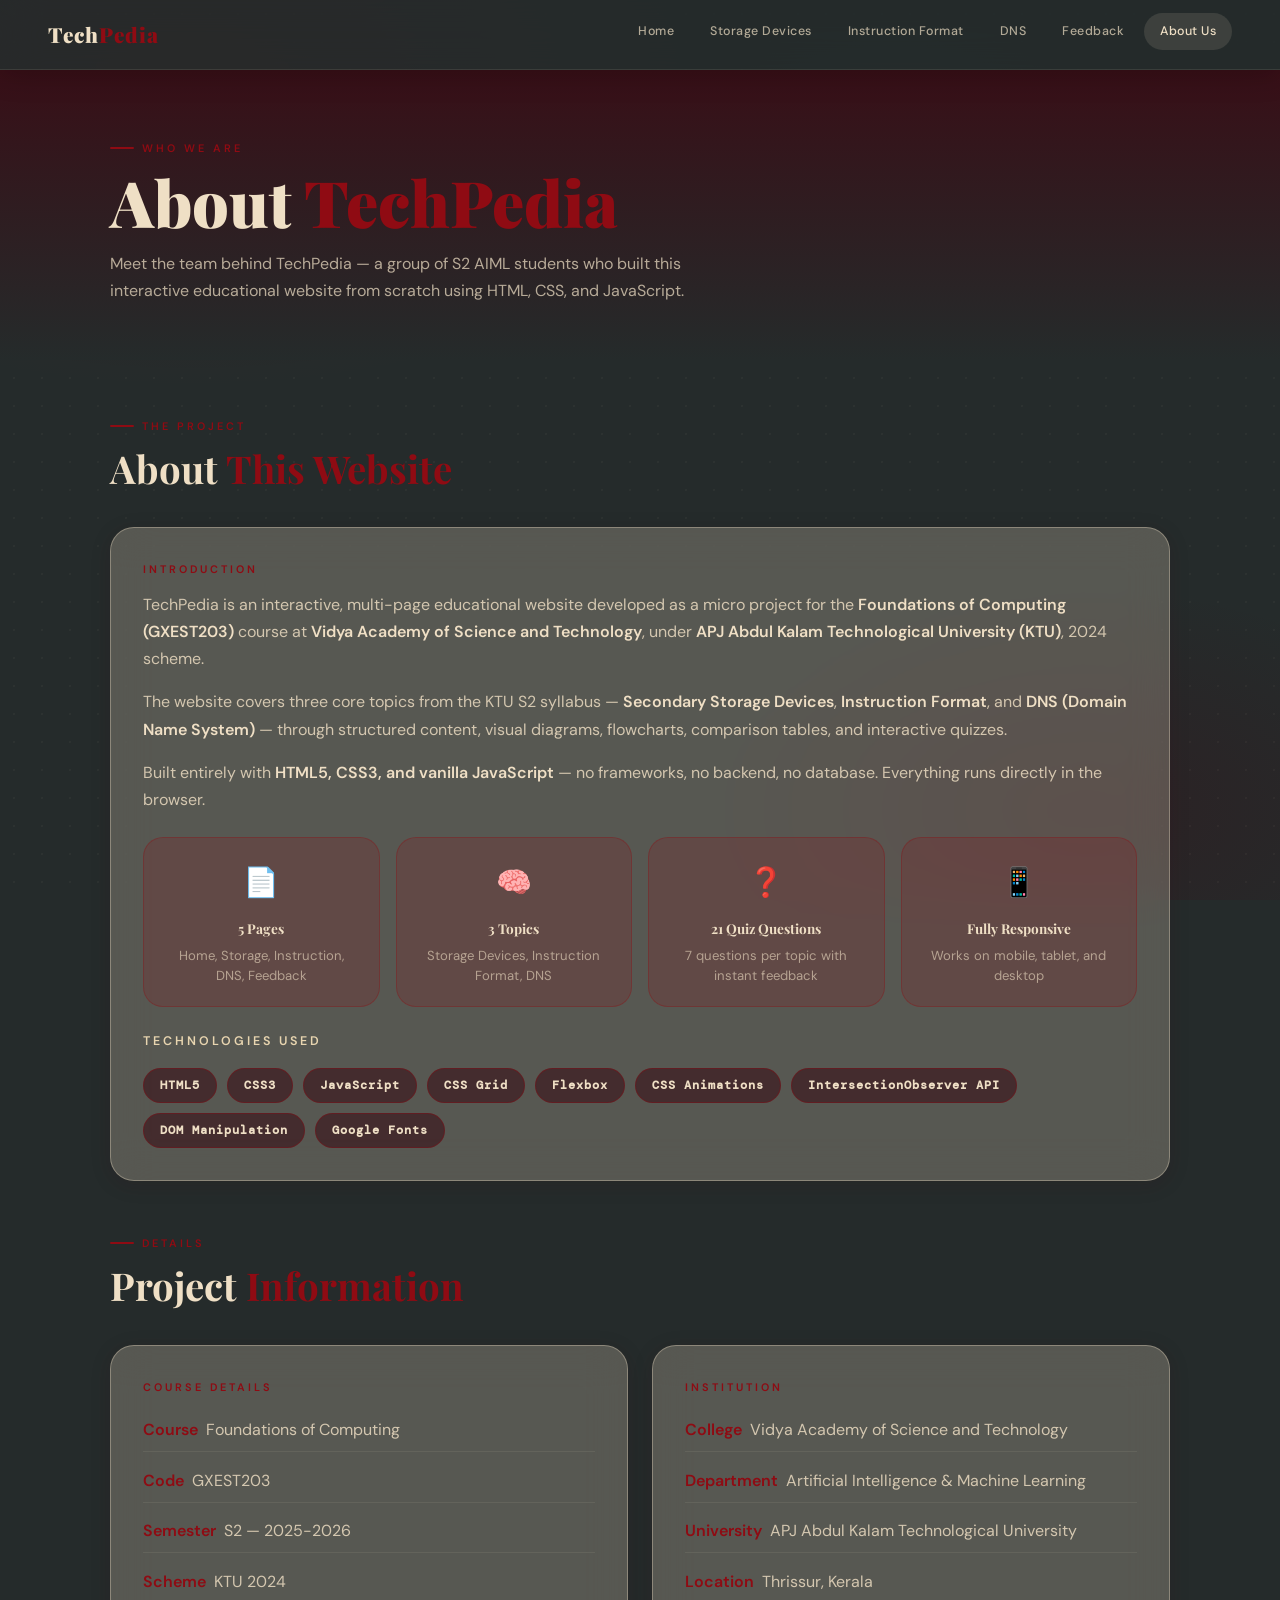
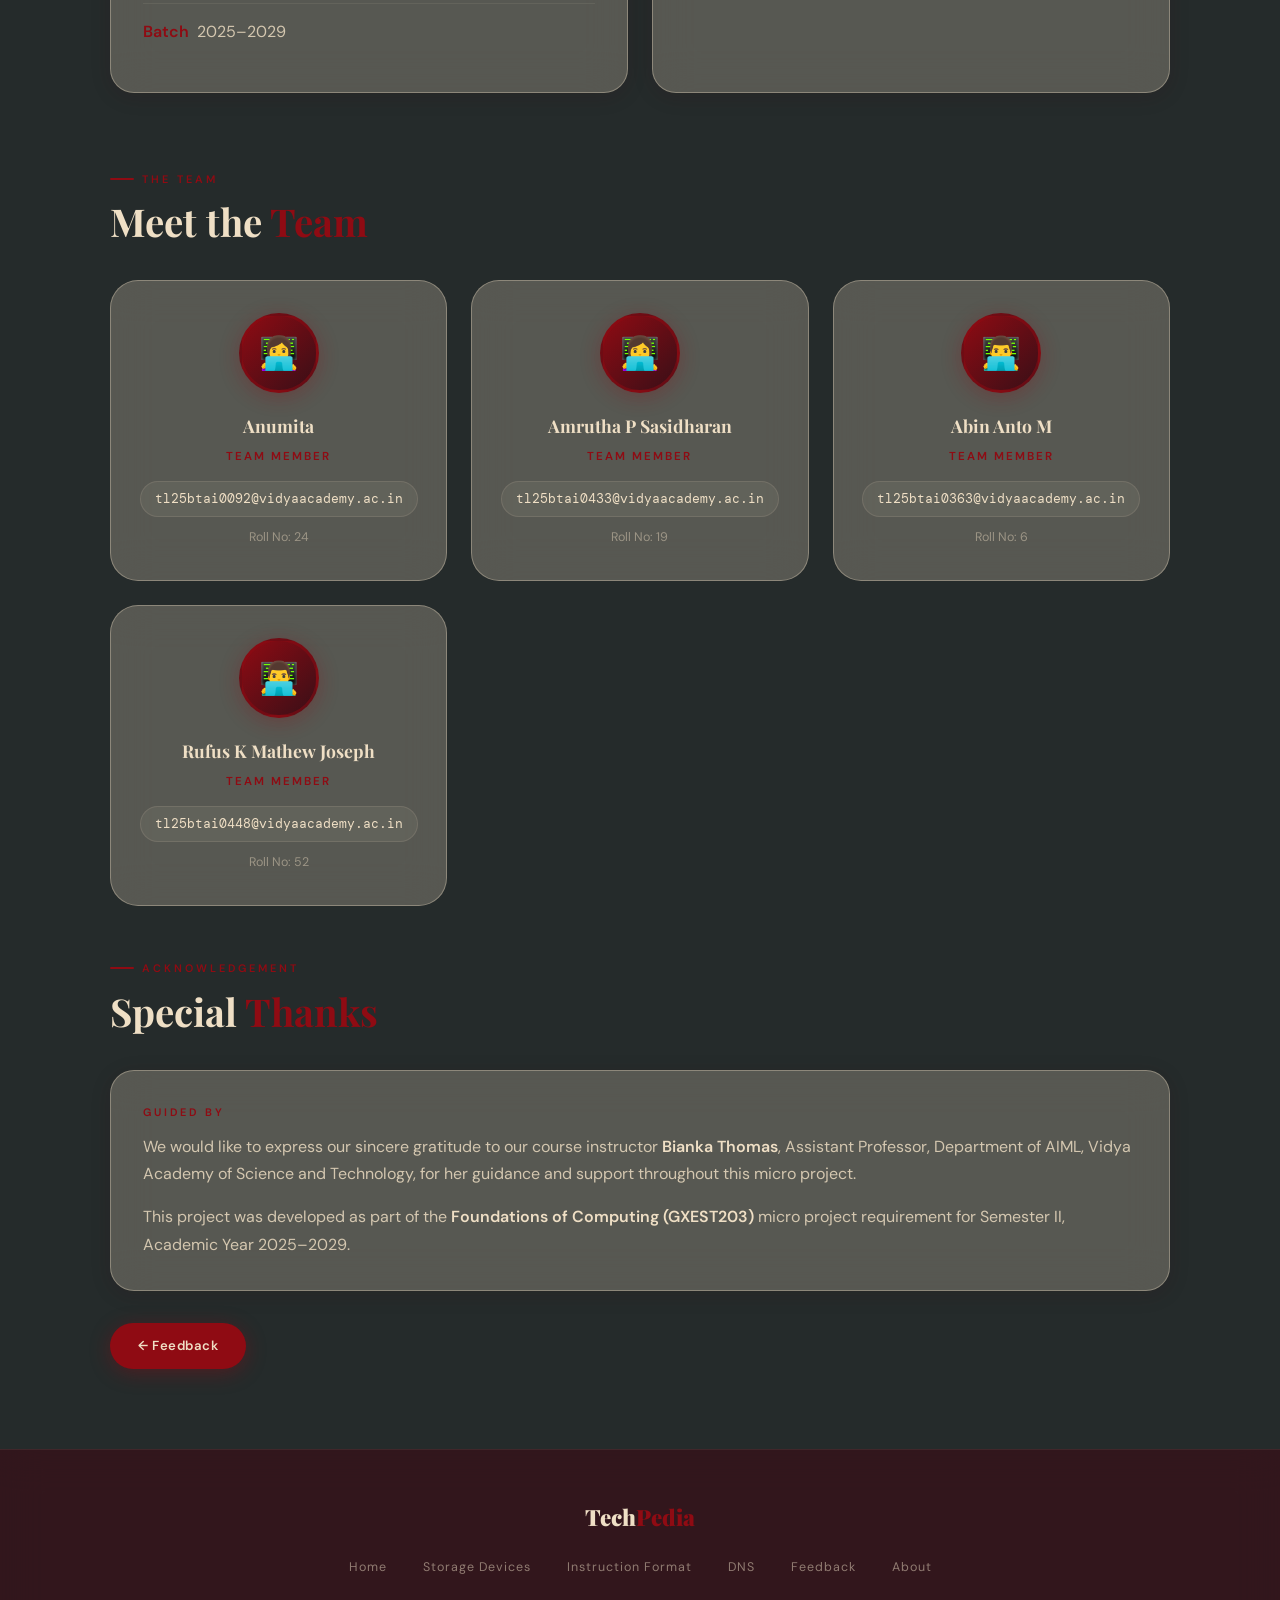
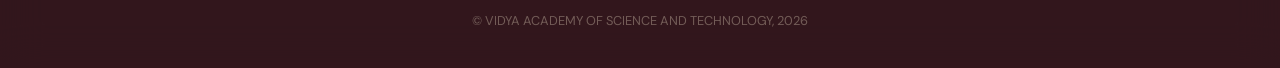
==== about.html @ dd04089f "Create about.html" ====
<!DOCTYPE html>
<html lang="en">
<head>
  <meta name="color-scheme" content="dark">
  <meta charset="UTF-8"/>
  <meta name="viewport" content="width=device-width, initial-scale=1.0"/>
  <title>About | TechPedia</title>
  <link rel="stylesheet" href="style.css"/>
  <style>
    /* ── Hero banner ── */
    .page-hero-wrap {
      position: relative; overflow: hidden;
      background: var(--burgundy);
      min-height: 280px;
      display: flex; align-items: flex-end;
    }
    .page-hero-wrap::after {
      content: ''; position: absolute; inset: 0; z-index: 1;
      background: linear-gradient(to bottom, rgba(56,15,23,0.3) 0%, rgba(37,43,43,1) 100%);
    }
    .page-hero-wrap .page-hero { position: relative; z-index: 2; width: 100%; }

    /* ── Team member cards ── */
    .team-grid {
      display: grid;
      grid-template-columns: repeat(auto-fit, minmax(260px, 1fr));
      gap: 24px;
      margin-top: 24px;
    }
    .team-card {
      background: var(--glass);
      backdrop-filter: var(--blur);
      -webkit-backdrop-filter: var(--blur);
      border: 1px solid var(--glass-border);
      border-radius: 28px;
      padding: 32px 28px;
      text-align: center;
      transition: all 0.3s;
      position: relative;
      overflow: hidden;
    }
    .team-card::before {
      content: ''; position: absolute; top: 0; left: 0; right: 0; height: 3px;
      background: linear-gradient(90deg, var(--crimson), transparent);
      transform: scaleX(0); transform-origin: left;
      transition: transform 0.4s;
    }
    .team-card:hover {
      transform: translateY(-6px);
      box-shadow: var(--shadow-md);
      background: rgba(239,223,197,0.1);
    }
    .team-card:hover::before { transform: scaleX(1); }

    .team-avatar {
      width: 80px; height: 80px;
      border-radius: 50%;
      background: linear-gradient(135deg, var(--crimson), var(--burgundy));
      border: 3px solid rgba(143,11,19,0.5);
      display: flex; align-items: center; justify-content: center;
      margin: 0 auto 18px;
      font-size: 2rem;
      box-shadow: 0 4px 20px rgba(143,11,19,0.3);
    }
    .team-name {
      font-family: var(--font-display);
      font-size: 1.1rem; font-weight: 700;
      color: var(--cream); margin-bottom: 6px;
    }
    .team-role {
      font-size: 0.72rem; font-weight: 600;
      letter-spacing: 2px; text-transform: uppercase;
      color: var(--crimson); margin-bottom: 14px;
      display: block;
    }
    .team-email {
      font-family: var(--font-mono);
      font-size: 0.82rem;
      color: rgba(239,223,197,0.6);
      background: rgba(239,223,197,0.07);
      border: 1px solid rgba(239,223,197,0.12);
      border-radius: 999px;
      padding: 6px 14px;
      display: inline-block;
      word-break: break-all;
    }
    .team-rollno {
      font-size: 0.78rem;
      color: rgba(239,223,197,0.45);
      margin-top: 10px;
      display: block;
    }

    /* ── Website intro cards ── */
    .intro-grid {
      display: grid;
      grid-template-columns: repeat(auto-fit, minmax(200px, 1fr));
      gap: 16px;
      margin-top: 20px;
    }
    .intro-pill {
      background: rgba(143,11,19,0.18);
      border: 1px solid rgba(143,11,19,0.3);
      border-radius: 20px;
      padding: 20px;
      text-align: center;
      transition: all 0.3s;
    }
    .intro-pill:hover {
      background: rgba(143,11,19,0.28);
      transform: translateY(-3px);
    }
    .intro-pill-icon { font-size: 1.8rem; margin-bottom: 10px; display: block; }
    .intro-pill-title {
      font-family: var(--font-display);
      font-size: 0.85rem; font-weight: 700;
      color: var(--cream); margin-bottom: 6px; display: block;
    }
    .intro-pill-desc {
      font-size: 0.82rem;
      color: rgba(239,223,197,0.6);
      margin-bottom: 0; line-height: 1.5;
    }

    /* ── Tech stack badges ── */
    .tech-badges {
      display: flex; flex-wrap: wrap; gap: 10px;
      margin-top: 16px;
    }
    .tech-badge {
      background: rgba(56,15,23,0.6);
      border: 1px solid rgba(143,11,19,0.4);
      color: var(--cream);
      font-family: var(--font-mono);
      font-size: 0.78rem; font-weight: 600;
      padding: 6px 16px;
      border-radius: 999px;
      letter-spacing: 1px;
    }

    @media (max-width: 768px) {
      .team-grid { grid-template-columns: 1fr 1fr; }
      .intro-grid { grid-template-columns: 1fr 1fr; }
    }
    @media (max-width: 480px) {
      .team-grid { grid-template-columns: 1fr; }
      .intro-grid { grid-template-columns: 1fr; }
    }
  </style>
</head>
<body>

  <nav class="navbar">
    <a href="index.html" class="nav-logo">Tech<span>Pedia</span></a>
    <ul class="nav-menu">
      <li><a href="index.html">Home</a></li>
      <li><a href="storage.html">Storage Devices</a></li>
      <li><a href="instruction.html">Instruction Format</a></li>
      <li><a href="dns.html">DNS</a></li>
      <li><a href="feedback.html">Feedback</a></li>
      <li><a href="about.html">About Us</a></li>
    </ul>
    <button class="nav-hamburger" id="hamburger" aria-label="Menu">
      <span></span><span></span><span></span>
    </button>
  </nav>
  <nav class="nav-mobile-menu" id="mobileMenu">
    <a href="index.html">Home</a>
    <a href="storage.html">Storage Devices</a>
    <a href="instruction.html">Instruction Format</a>
    <a href="dns.html">DNS</a>
    <a href="feedback.html">Feedback</a>
    <a href="about.html">About Us</a>
  </nav>

  <div class="page-wrapper">

    <!-- HERO BANNER -->
    <div class="page-hero-wrap">
      <div class="page-hero">
        <div class="section-tag">Who We Are</div>
        <h1>About <span class="accent">TechPedia</span></h1>
        <p style="max-width:580px; margin-top:12px; color:rgba(239,223,197,0.72);">
          Meet the team behind TechPedia — a group of S2 AIML students who built this interactive educational website from scratch using HTML, CSS, and JavaScript.
        </p>
      </div>
    </div>

    <div class="content-area">

      <!-- ═══════════════════════
           ABOUT THE WEBSITE
           ═══════════════════════ -->
      <div class="section-header reveal" style="margin-top:48px;">
        <div class="section-tag">The Project</div>
        <h2>About <span class="accent">This Website</span></h2>
      </div>

      <div class="card reveal">
        <span class="card-label">Introduction</span>
        <p>
          TechPedia is an interactive, multi-page educational website developed as a micro project for the
          <strong>Foundations of Computing (GXEST203)</strong> course at
          <strong>Vidya Academy of Science and Technology</strong>, under
          <strong>APJ Abdul Kalam Technological University (KTU)</strong>, 2024 scheme.
        </p>
        <p>
          The website covers three core topics from the KTU S2 syllabus —
          <strong>Secondary Storage Devices</strong>, <strong>Instruction Format</strong>, and
          <strong>DNS (Domain Name System)</strong> — through structured content, visual diagrams,
          flowcharts, comparison tables, and interactive quizzes.
        </p>
        <p>
          Built entirely with <strong>HTML5, CSS3, and vanilla JavaScript</strong> — no frameworks,
          no backend, no database. Everything runs directly in the browser.
        </p>

        <div class="intro-grid" style="margin-top:24px;">
          <div class="intro-pill">
            <span class="intro-pill-icon">📄</span>
            <span class="intro-pill-title">5 Pages</span>
            <p class="intro-pill-desc">Home, Storage, Instruction, DNS, Feedback</p>
          </div>
          <div class="intro-pill">
            <span class="intro-pill-icon">🧠</span>
            <span class="intro-pill-title">3 Topics</span>
            <p class="intro-pill-desc">Storage Devices, Instruction Format, DNS</p>
          </div>
          <div class="intro-pill">
            <span class="intro-pill-icon">❓</span>
            <span class="intro-pill-title">21 Quiz Questions</span>
            <p class="intro-pill-desc">7 questions per topic with instant feedback</p>
          </div>
          <div class="intro-pill">
            <span class="intro-pill-icon">📱</span>
            <span class="intro-pill-title">Fully Responsive</span>
            <p class="intro-pill-desc">Works on mobile, tablet, and desktop</p>
          </div>
        </div>

        <h4 style="color:var(--cream-mid); margin:24px 0 12px;">Technologies Used</h4>
        <div class="tech-badges">
          <span class="tech-badge">HTML5</span>
          <span class="tech-badge">CSS3</span>
          <span class="tech-badge">JavaScript</span>
          <span class="tech-badge">CSS Grid</span>
          <span class="tech-badge">Flexbox</span>
          <span class="tech-badge">CSS Animations</span>
          <span class="tech-badge">IntersectionObserver API</span>
          <span class="tech-badge">DOM Manipulation</span>
          <span class="tech-badge">Google Fonts</span>
        </div>
      </div>

      <!-- ═══════════════════════
           PROJECT DETAILS
           ═══════════════════════ -->
      <div class="section-header reveal" style="margin-top:44px;">
        <div class="section-tag">Details</div>
        <h2>Project <span class="accent">Information</span></h2>
      </div>

      <div class="grid-2 reveal">
        <div class="card">
          <span class="card-label">Course Details</span>
          <ul style="list-style:none; padding:0;">
            <li style="padding:8px 0; border-bottom:1px solid rgba(239,223,197,0.08);"><span style="color:var(--crimson); font-weight:600;">Course</span> &nbsp;Foundations of Computing</li>
            <li style="padding:8px 0; border-bottom:1px solid rgba(239,223,197,0.08);"><span style="color:var(--crimson); font-weight:600;">Code</span> &nbsp;GXEST203</li>
            <li style="padding:8px 0; border-bottom:1px solid rgba(239,223,197,0.08);"><span style="color:var(--crimson); font-weight:600;">Semester</span> &nbsp;S2 — 2025-2026</li>
            <li style="padding:8px 0; border-bottom:1px solid rgba(239,223,197,0.08);"><span style="color:var(--crimson); font-weight:600;">Scheme</span> &nbsp;KTU 2024</li>
            <li style="padding:8px 0;"><span style="color:var(--crimson); font-weight:600;">Batch</span> &nbsp;2025–2029</li>
          </ul>
        </div>
        <div class="card">
          <span class="card-label">Institution</span>
          <ul style="list-style:none; padding:0;">
            <li style="padding:8px 0; border-bottom:1px solid rgba(239,223,197,0.08);"><span style="color:var(--crimson); font-weight:600;">College</span> &nbsp;Vidya Academy of Science and Technology</li>
            <li style="padding:8px 0; border-bottom:1px solid rgba(239,223,197,0.08);"><span style="color:var(--crimson); font-weight:600;">Department</span> &nbsp;Artificial Intelligence &amp; Machine Learning</li>
            <li style="padding:8px 0; border-bottom:1px solid rgba(239,223,197,0.08);"><span style="color:var(--crimson); font-weight:600;">University</span> &nbsp;APJ Abdul Kalam Technological University</li>
            <li style="padding:8px 0;"><span style="color:var(--crimson); font-weight:600;">Location</span> &nbsp;Thrissur, Kerala</li>
          </ul>
        </div>
      </div>

      <!-- ═══════════════════════
           TEAM MEMBERS
           ═══════════════════════ -->
      <div class="section-header reveal" style="margin-top:44px;">
        <div class="section-tag">The Team</div>
        <h2>Meet the <span class="accent">Team</span></h2>
      </div>

      <div class="team-grid reveal">

        <!-- MEMBER 1 -->
        <div class="team-card">
          <div class="team-avatar">👩‍💻</div>
          <div class="team-name">Anumita</div> 
          <span class="team-role">Team Member</span>
          <div class="team-email"><a href="mailto:tl25btai0092@vidyaacademy.ac.in">tl25btai0092@vidyaacademy.ac.in</a></div> 
          <span class="team-rollno">Roll No: 24</span> 
        </div>

        <!-- MEMBER 2 -->
        <div class="team-card">
          <div class="team-avatar">👩‍💻</div>
          <div class="team-name">Amrutha P Sasidharan</div> 
          <span class="team-role">Team Member</span>
          <div class="team-email"><a href="mailto:tl25btai0433@vidyaacademy.ac.in">tl25btai0433@vidyaacademy.ac.in</a></div> 
          <span class="team-rollno">Roll No: 19</span> 
        </div>

        <!-- MEMBER 3 -->
        <div class="team-card">
          <div class="team-avatar">👨‍💻</div>
          <div class="team-name">Abin Anto M</div> 
          <span class="team-role">Team Member</span>
          <div class="team-email"><a href="mailto:tl25btai0363@vidyaacademy.ac.in">tl25btai0363@vidyaacademy.ac.in</a></div> 
          <span class="team-rollno">Roll No: 6</span>
        </div>

        <!-- MEMBER 4 -->
        <div class="team-card">
          <div class="team-avatar">👨‍💻</div>
          <div class="team-name">Rufus K Mathew Joseph</div> 
          <span class="team-role">Team Member</span>
          <div class="team-email"><a href="mailto:tl25btai0448@vidyaacademy.ac.in">tl25btai0448@vidyaacademy.ac.in</a></div> 
          <span class="team-rollno">Roll No: 52</span> 
        </div>

      </div>

      <!-- ═══════════════════════
           ACKNOWLEDGEMENT
           ═══════════════════════ -->
      <div class="section-header reveal" style="margin-top:44px;">
        <div class="section-tag">Acknowledgement</div>
        <h2>Special <span class="accent">Thanks</span></h2>
      </div>

      <div class="card reveal">
        <span class="card-label">Guided by</span>
        <p>
          We would like to express our sincere gratitude to our course instructor
          <strong>Bianka Thomas</strong>, Assistant Professor, Department of AIML,
          Vidya Academy of Science and Technology, for her guidance and support
          throughout this micro project.
        </p>
        <p style="margin-bottom:0;">
          This project was developed as part of the <strong>Foundations of Computing (GXEST203)</strong>
          micro project requirement for Semester II, Academic Year 2025–2029.
        </p>
      </div>

      <div style="display:flex; gap:14px; margin-top:32px; flex-wrap:wrap;" class="reveal">
        <a href="feedback.html" class="btn btn-primary">← Feedback </a>
      </div>

    </div><!-- /content-area -->

    <footer>
      <a href="index.html" class="foot-logo">Tech<span>Pedia</span></a>
      <ul class="foot-links">
        <li><a href="index.html">Home</a></li>
        <li><a href="storage.html">Storage Devices</a></li>
        <li><a href="instruction.html">Instruction Format</a></li>
        <li><a href="dns.html">DNS</a></li>
        <li><a href="feedback.html">Feedback</a></li>
        <li><a href="about.html">About</a></li>
      </ul>
      <p>© VIDYA ACADEMY OF SCIENCE AND TECHNOLOGY, <span id="year"></span></p>
    </footer>

  </div><!-- /page-wrapper -->
  <script src="script.js"></script>
</body>
</html>
---- style.css ----
/* =============================================
   TECHPEDIA — Burgundy × Cream × Teal
   Blobby Glassmorphism Style
   ============================================= */

@import url('https://fonts.googleapis.com/css2?family=Playfair+Display:wght@700;900&family=DM+Sans:wght@300;400;500;600&family=DM+Mono:wght@400;500&display=swap'); /* Imports 3 Google Fonts: Playfair Display for headings, DM Sans for body, DM Mono for code */

/* ── Variables ── */
:root { /* Defines CSS custom properties (variables) used throughout the entire stylesheet */
  --burgundy:    #380F17; /* Deep dark red — used for dark background tones */
  --crimson:     #8F0B13; /* Bright red — main accent colour for buttons, headings, highlights */
  --cream:       #EFDFC5; /* Warm off-white — primary text colour on all pages */
  --teal:        #252B2B; /* Very dark teal — main page background colour */
  --slate:       #4C4F54; /* Medium grey — used for subtle secondary elements */
  --cream-light: #FAF5EC; /* Lightest cream — very subtle background tints */
  --cream-mid:   #E8D5B0; /* Mid-tone cream — subheadings and secondary text */

  --glass:       rgba(239,223,197,0.25); /* Semi-transparent cream — frosted glass card background */
  --glass2:      rgba(255,255,255,0.18); /* Semi-transparent white — alternative glass shade */
  --glass-border:rgba(239,223,197,0.35); /* Semi-transparent cream — border on glass cards */
  --blur:        blur(20px); /* 20px blur — applied with backdrop-filter for frosted glass effect */

  --shadow-sm:   0 4px 20px rgba(56,15,23,0.15); /* Small shadow — subtle depth for cards at rest */
  --shadow-md:   0 12px 40px rgba(56,15,23,0.2);  /* Medium shadow — used on card hover */
  --shadow-lg:   0 24px 60px rgba(56,15,23,0.25); /* Large shadow — used for hero blob image */

  --font-display:'Playfair Display', serif; /* Serif font — used for all headings and the logo */
  --font-body:   'DM Sans', sans-serif;     /* Sans-serif — used for body text and UI labels */
  --font-mono:   'DM Mono', monospace;      /* Monospace — used for code examples and technical labels */

  --radius-blob: 60% 40% 55% 45% / 45% 55% 40% 60%; /* Irregular border-radius creating the organic blob shape */
  --radius-card: 24px;  /* Standard rounded corner radius for all cards */
  --radius-pill: 999px; /* Very large radius that makes elements fully pill or circle shaped */
}

/* ── Reset ── */
*, *::before, *::after { margin:0; padding:0; box-sizing:border-box; } /* Removes default browser margins/padding; box-sizing makes width include padding */
html { scroll-behavior:smooth; } /* Makes all anchor link scrolling animate smoothly */

body {
  background: var(--teal);        /* Sets page background to dark teal */
  color: var(--cream);            /* Sets default text colour to cream */
  font-family: var(--font-body);  /* Sets default font to DM Sans */
  font-size: 16px;                /* Base font size — all rem units relative to this */
  line-height: 1.7;               /* Line spacing at 1.7x font size for comfortable reading */
  overflow-x: hidden;             /* Prevents horizontal scrollbar from elements wider than screen */
  min-height: 100vh;              /* Body always at least full viewport height */
}

/* ── Background texture ── */
body::before { /* Pseudo-element — creates the radial gradient glow background */
  content: '';                 /* Required — pseudo-elements need content even if empty */
  position: fixed; inset: 0;  /* Fixed to cover the entire screen even when scrolling */
  background:
    radial-gradient(ellipse 80% 60% at 15% 10%, rgba(143,11,19,0.18) 0%, transparent 55%),  /* Top-left crimson glow */
    radial-gradient(ellipse 60% 50% at 85% 90%, rgba(56,15,23,0.35) 0%, transparent 50%),   /* Bottom-right burgundy glow */
    radial-gradient(ellipse 40% 40% at 70% 20%, rgba(239,223,197,0.06) 0%, transparent 45%), /* Top-right subtle cream glow */
    var(--teal); /* Base teal background underneath all gradients */
  pointer-events: none; /* Clicks pass through this decorative layer to real content */
  z-index: 0;           /* Places layer behind all page content */
}

body::after { /* Second pseudo-element — creates the subtle dot grid texture */
  content: ''; /* Required for pseudo-elements */
  position: fixed; inset: 0; /* Covers the entire screen */
  background-image: radial-gradient(rgba(239,223,197,0.04) 1px, transparent 1px); /* Tiny cream dots at 4% opacity */
  background-size: 28px 28px; /* Spaces dots 28px apart in both directions */
  pointer-events: none; /* Clicks pass through */
  z-index: 0;           /* Behind all content */
}

/* ── Typography ── */
h1 { font-family: var(--font-display); font-size: clamp(2.2rem,6vw,4rem); font-weight:900; line-height:1.1; color: var(--cream); } /* H1: display font, fluid size between 2.2rem-4rem, extra bold */
h2 { font-family: var(--font-display); font-size: clamp(1.6rem,4vw,2.4rem); font-weight:700; line-height:1.2; color: var(--cream); } /* H2: display font, fluid size between 1.6rem-2.4rem */
h3 { font-family: var(--font-display); font-size: 1.2rem; font-weight:700; color: var(--cream); } /* H3: display font fixed at 1.2rem */
h4 { font-family: var(--font-body); font-size:0.78rem; font-weight:600; letter-spacing:3px; text-transform:uppercase; color: var(--cream-mid); } /* H4: small uppercase spaced label style */
p  { color: rgba(239,223,197,0.82); font-size:1rem; margin-bottom:1rem; } /* Paragraphs: slightly transparent cream with bottom spacing */
a  { color: var(--cream); text-decoration:none; transition: color 0.2s; } /* Links: cream, no underline, smooth colour transition */
a:hover { color: #fff; } /* Links turn pure white on hover */
ul, ol { padding-left:1.4rem; } /* Left indent for lists */
li { color: rgba(239,223,197,0.82); margin-bottom:0.4rem; } /* List items: slightly transparent cream */
strong { color: var(--cream); font-weight:600; } /* Bold text uses full cream at 600 weight */
code { font-family: var(--font-mono); font-size:0.85em; background: rgba(239,223,197,0.1); padding: 2px 7px; border-radius:6px; color: var(--cream); } /* Inline code: monospace with subtle cream background pill */

/* ── Accent text ── */
.accent { color: var(--crimson); }      /* Makes text crimson — used to highlight key words in headings */
.accent-cream { color: var(--cream); } /* Forces cream colour — used for override situations */

/* ── Page wrapper ── */
.page-wrapper { position:relative; z-index:1; padding-top:70px; } /* Sits above background layers; padding-top clears the 70px fixed navbar */

/* ── NAVBAR ── */
.navbar {
  position: fixed; top:0; left:0; right:0; z-index:1000; /* Fixed to top of screen, always visible, highest z-index */
  height: 70px;                                           /* Fixed navbar height */
  background: rgba(37,43,43,0.75);                        /* Semi-transparent teal — shows page content through when scrolling */
  backdrop-filter: var(--blur);                           /* 20px blur behind navbar — the frosted glass effect */
  -webkit-backdrop-filter: var(--blur);                   /* Same blur for Safari browser compatibility */
  border-bottom: 1px solid rgba(239,223,197,0.1);         /* Subtle cream bottom border */
  display: flex; align-items:center; justify-content:space-between; /* Flexbox: logo left, menu right, vertically centred */
  padding: 0 48px;                                        /* 48px horizontal padding */
  box-shadow: 0 4px 30px rgba(0,0,0,0.2);                /* Subtle shadow below navbar */
}

.nav-logo {
  font-family: var(--font-display); /* Serif display font for logo */
  font-size: 1.3rem; font-weight:900; /* Large extra-bold */
  color: var(--cream);               /* Cream text */
  letter-spacing: 1px;               /* Slight letter spacing */
}
.nav-logo span { color: var(--crimson); }  /* 'Pedia' part of logo is crimson red */
.nav-logo:hover { color: var(--cream); }   /* Logo stays cream on hover — no colour change */

.nav-menu { display:flex; list-style:none; gap:4px; padding:0; margin:0; } /* Horizontal flex menu with small gaps, no bullets */
.nav-menu li a {
  padding: 8px 16px;                           /* Inner spacing around each nav link */
  font-size: 0.78rem; font-weight:500; letter-spacing:0.5px; /* Small medium-weight slightly spaced text */
  color: rgba(239,223,197,0.7);                /* Dimmed cream by default */
  border-radius: var(--radius-pill);           /* Pill shape for hover background */
  transition: all 0.25s;                       /* Smooth 0.25s hover transition */
  display: block;                              /* Full area is clickable */
}
.nav-menu li a:hover, .nav-menu li a.active {
  background: rgba(239,223,197,0.12); /* Subtle cream background on hover and active page */
  color: var(--cream);                /* Full cream on hover/active */
}

.nav-hamburger {
  display:none; flex-direction:column; gap:5px; /* Hidden on desktop; visible on mobile as 3 stacked bars */
  background:none; border:none; cursor:pointer; padding:4px; /* No background/border, pointer cursor */
}
.nav-hamburger span {
  display:block; width:24px; height:2px; /* Each bar: 24px wide, 2px tall */
  background: var(--cream); border-radius:2px; transition:all 0.3s; /* Cream bars that animate smoothly */
}

.nav-mobile-menu {
  display:none; position:fixed;          /* Hidden by default, fixed to screen */
  top:70px; left:0; right:0;            /* Sits directly below navbar */
  background: rgba(37,43,43,0.96);      /* Nearly opaque dark background */
  backdrop-filter: var(--blur);         /* Blur for glass look */
  border-bottom:1px solid rgba(239,223,197,0.1); /* Subtle bottom border */
  padding:16px 48px; z-index:999;       /* Padding and high z-index to stay above content */
  flex-direction:column; gap:4px;       /* Vertical stack of links */
}
.nav-mobile-menu.open { display:flex; } /* JavaScript adds 'open' class to show mobile menu */
.nav-mobile-menu a {
  padding:12px 0;                                  /* Vertical padding for easy mobile tapping */
  font-size:0.9rem; color:rgba(239,223,197,0.7);  /* Slightly transparent cream */
  border-bottom:1px solid rgba(239,223,197,0.08); /* Subtle divider between links */
}
.nav-mobile-menu a:hover { color: var(--cream); } /* Full cream on hover */

/* ── GLASS CARDS ── */
.card {
  background: var(--glass);             /* Semi-transparent cream — the glassmorphism effect */
  backdrop-filter: var(--blur);         /* 20px blur behind the card */
  -webkit-backdrop-filter: var(--blur); /* Safari compatibility */
  border: 1px solid var(--glass-border); /* Subtle semi-transparent cream border */
  border-radius: var(--radius-card);    /* 24px rounded corners */
  padding: 32px;                        /* Inner spacing */
  margin-bottom: 24px;                  /* Space below each card */
  box-shadow: var(--shadow-sm);         /* Subtle shadow for depth */
  transition: transform 0.3s, box-shadow 0.3s; /* Smooth animation for hover lift */
}
.card:hover { transform:translateY(-4px); box-shadow: var(--shadow-md); } /* Card lifts 4px and shadow deepens on hover */

.card-label {
  font-size:0.68rem; font-weight:600; letter-spacing:3px; /* Very small bold widely spaced text */
  text-transform:uppercase; color: var(--crimson);         /* All caps crimson */
  margin-bottom:12px; display:block;                       /* Block with bottom spacing */
  font-family: var(--font-body);                           /* Body font for labels */
}

/* ── BLOB CARDS ── */
.blob-card {
  background: rgba(56,15,23,0.5);        /* Semi-transparent dark burgundy */
  backdrop-filter: var(--blur);          /* Blur behind card */
  border: 1px solid rgba(143,11,19,0.3); /* Subtle crimson border */
  border-radius: 32px;                   /* More rounded than regular cards */
  padding: 28px 32px;                    /* Inner spacing */
  margin-bottom: 20px;                   /* Space below */
  transition: all 0.3s;                  /* Smooth hover transition */
}
.blob-card:hover {
  background: rgba(143,11,19,0.25); /* Slightly lighter crimson on hover */
  transform: translateY(-3px);      /* Lifts 3px */
  box-shadow: var(--shadow-md);     /* Deeper shadow */
}

/* ── Device image cards ── */
.device-card {
  background: var(--glass);              /* Glass background */
  backdrop-filter: var(--blur);          /* Blur behind card */
  border: 1px solid var(--glass-border); /* Glass border */
  border-radius: 28px;                   /* Rounded corners */
  overflow: hidden;                      /* Clips image to card's rounded corners */
  transition: all 0.35s;                 /* Smooth hover transition */
  box-shadow: var(--shadow-sm);          /* Subtle shadow */
}
.device-card:hover { transform:translateY(-6px); box-shadow: var(--shadow-lg); } /* Lifts 6px with large shadow */
.device-card-img { width:100%; height:180px; object-fit:cover; display:block; transition: transform 0.5s; } /* Image fills width, fixed 180px height, crops to fit */
.device-card:hover .device-card-img { transform:scale(1.05); } /* Image zooms in 5% on card hover */
.device-card-img-wrap { overflow:hidden; position:relative; } /* Contains image and floating label, clips zoom */
.device-card-label {
  position:absolute; bottom:10px; left:12px; /* Floating label at bottom-left of image */
  background: rgba(56,15,23,0.85);           /* Dark semi-transparent background */
  backdrop-filter: blur(8px);                /* Blur behind label */
  color: var(--cream);                       /* Cream text */
  font-size:0.68rem; font-weight:600; letter-spacing:2px; /* Small bold spaced */
  text-transform:uppercase; padding:5px 12px; /* All caps with padding */
  border-radius: var(--radius-pill);          /* Pill shape */
  border: 1px solid rgba(239,223,197,0.2);   /* Subtle cream border */
}
.device-card-body { padding:20px 24px; } /* Padding for text content below image */
.device-card-title { font-family: var(--font-display); font-size:1.1rem; font-weight:700; color:var(--cream); margin-bottom:6px; } /* Card title in display font */
.device-card-desc  { font-size:0.9rem; color:rgba(239,223,197,0.75); line-height:1.6; margin-bottom:0; } /* Smaller description text */

/* ── Grid ── */
.grid-2 { display:grid; grid-template-columns:1fr 1fr; gap:24px; }                        /* Two equal columns, 24px gap */
.grid-3 { display:grid; grid-template-columns:repeat(3,1fr); gap:20px; }                  /* Three equal columns, 20px gap */
.grid-auto { display:grid; grid-template-columns:repeat(auto-fit, minmax(260px,1fr)); gap:22px; } /* Auto-responsive: columns min 260px, fills available space */

/* ── Section header ── */
.section-tag {
  display:inline-flex; align-items:center; gap:8px; /* Inline flex — the line and text sit side by side */
  font-size:0.68rem; font-weight:600; letter-spacing:3px; /* Very small bold spaced text */
  text-transform:uppercase; color: var(--crimson);         /* All caps crimson */
  margin-bottom:10px;                                      /* Space below before h2 */
  font-family: var(--font-body);                           /* Body font */
}
.section-tag::before {
  content:''; width:24px; height:2px; /* Short crimson line before the label text */
  background: var(--crimson); border-radius:2px; /* Crimson coloured */
}
.section-header { margin-bottom:36px; } /* Space below section header before first card */

/* ── Table ── */
.table-scroll { overflow-x: auto; -webkit-overflow-scrolling: touch; width: 100%; } /* Makes tables scroll horizontally on small screens */
.data-table { width:100%; border-collapse:collapse; font-size:0.92rem; margin:16px 0; min-width: 400px; } /* Full width table, minimum 400px */
.data-table th {
  background: rgba(143,11,19,0.25); /* Semi-transparent crimson header */
  color: var(--cream); padding:12px 16px; /* Cream text with padding */
  text-align:left; font-size:0.68rem;     /* Left-aligned very small text */
  letter-spacing:2px; text-transform:uppercase; /* All caps spaced headers */
  font-weight:600; border-bottom:1px solid rgba(239,223,197,0.15); /* Bold with bottom border */
  white-space: nowrap; /* Prevents header text from wrapping */
}
.data-table td {
  padding:11px 16px;                            /* Cell padding */
  border-bottom:1px solid rgba(239,223,197,0.07); /* Very subtle row divider */
  color:rgba(239,223,197,0.82); vertical-align:top; /* Slightly transparent cream, top-aligned */
}
.data-table tr:hover td { background:rgba(239,223,197,0.04); } /* Very subtle row highlight on hover */

/* ── Info box ── */
.info-box {
  background: rgba(143,11,19,0.2);      /* Semi-transparent crimson background */
  border:1px solid rgba(143,11,19,0.4); /* Crimson border */
  border-left:4px solid var(--crimson); /* Thick crimson left border — the accent stripe */
  border-radius:0 16px 16px 0;          /* Rounded on right, straight on left */
  padding:14px 18px; margin:16px 0;     /* Inner padding and vertical spacing */
  font-size:0.95rem;                    /* Slightly smaller than body */
}

/* ── Buttons ── */
.btn {
  display:inline-block; padding:12px 28px; /* Inline block with padding */
  font-family:var(--font-body); font-size:0.82rem; /* Body font, small */
  font-weight:600; letter-spacing:0.5px;            /* Bold with slight spacing */
  cursor:pointer; border:none;                       /* Pointer cursor, no border */
  border-radius:var(--radius-pill);                  /* Pill shape */
  transition:all 0.3s; text-decoration:none;         /* Smooth hover, no underline */
}
.btn-primary {
  background: var(--crimson); color: var(--cream); /* Crimson background, cream text */
  box-shadow: 0 4px 20px rgba(143,11,19,0.4);      /* Crimson glow shadow */
}
.btn-primary:hover {
  background: #a00d16;                             /* Slightly lighter crimson on hover */
  box-shadow: 0 8px 30px rgba(143,11,19,0.5);     /* Stronger glow */
  transform:translateY(-2px); color:var(--cream);  /* Lifts 2px */
}
.btn-outline {
  background: var(--glass); backdrop-filter:var(--blur); /* Glass background */
  border:1.5px solid rgba(239,223,197,0.3);              /* Subtle cream border */
  color: var(--cream);                                   /* Cream text */
}
.btn-outline:hover {
  background: rgba(239,223,197,0.15); /* Slightly more opaque on hover */
  border-color: var(--cream);         /* Border fully cream on hover */
  transform:translateY(-2px);         /* Lifts 2px */
}
.btn-full { width:100%; text-align:center; display:block; } /* Full width button */

/* ── Divider ── */
.divider { border:none; border-top:1px solid rgba(239,223,197,0.1); margin:44px 0; } /* Subtle horizontal rule with vertical spacing */

/* ── Page layout ── */
.page-hero { max-width:1140px; margin:0 auto; padding:60px 40px 40px; } /* Hero text constrained to 1140px, centred */
.content-area { max-width:1140px; margin:0 auto; padding:0 40px 80px; } /* Main content constrained and centred */

/* ── Reveal animation ── */
.reveal { opacity:1; transform:translateY(0); transition:opacity 0.6s ease, transform 0.6s ease; } /* Base state — visible, with smooth transition ready */
.reveal.hidden { opacity:0; transform:translateY(28px); }  /* Hidden state — invisible and shifted 28px down */
.reveal.visible { opacity:1; transform:translateY(0); }    /* Visible state — fades in and slides up */
.delay-1 { transition-delay:0.1s; } /* 0.1s stagger delay for grouped animations */
.delay-2 { transition-delay:0.2s; } /* 0.2s delay */
.delay-3 { transition-delay:0.3s; } /* 0.3s delay */

/* ────────────────────────────────────────────
   HOME PAGE
   ──────────────────────────────────────────── */
.hero {
  min-height: calc(100vh - 70px); /* At least full viewport minus the navbar height */
  display:flex; align-items:center; /* Flex — text left, image right, vertically centred */
  padding:60px 48px 60px;           /* Inner padding */
  max-width:1140px; margin:0 auto;  /* Constrained width, centred */
  position:relative;                /* For any absolutely positioned children */
  gap: 40px;                        /* Space between text and image */
}
.hero-content { max-width:580px; z-index:2; position:relative; flex: 1; } /* Left text side, above background layers */
.hero-eyebrow {
  display:inline-flex; align-items:center; gap:15px; /* Inline pill badge */
  background: rgba(143,11,19,0.3);                    /* Semi-transparent crimson */
  border:1px solid rgba(143,11,19,0.5);               /* Crimson border */
  backdrop-filter:var(--blur);                         /* Glass blur */
  padding:6px 18px; border-radius:var(--radius-pill); /* Pill shape */
  font-size:0.72rem; font-weight:600; letter-spacing:2px; /* Small bold spaced */
  text-transform:uppercase; color:var(--cream);            /* All caps cream */
  margin-bottom:24px;                                      /* Space below */
  opacity:0; animation:fadeUp 0.7s 0.1s forwards;          /* Fades up after 0.1s */
}
.hero h1 { opacity:0; animation:fadeUp 0.7s 0.25s forwards; margin-bottom:20px; } /* H1 fades up with 0.25s delay */
.hero-desc {
  opacity:0; animation:fadeUp 0.7s 0.4s forwards; /* Description fades up with 0.4s delay */
  font-size:1.05rem; color:rgba(239,223,197,0.78); margin-bottom:36px;
}
.hero-btns { opacity:0; animation:fadeUp 0.7s 0.55s forwards; display:flex; gap:14px; flex-wrap:wrap; } /* Buttons fade up 0.55s delay */

/* Hero right side floating blob */
.hero-visual {
  position: relative;            /* Relative to hero flex container */
  width: 420px; height: 420px;  /* Fixed square size */
  flex-shrink: 0;                /* Prevents shrinking in flex layout */
  opacity:0; animation:fadeIn 1s 0.8s forwards; /* Fades in after 0.8s */
}
.hero-blob {
  width:100%; height:100%; /* Fills the visual container */
  border-radius: 62% 38% 46% 54% / 60% 44% 56% 40%; /* Irregular blob shape */
  background: linear-gradient(135deg, rgba(143,11,19,0.35), rgba(56,15,23,0.5)); /* Diagonal gradient */
  backdrop-filter:var(--blur);  /* Glass blur */
  border:10px solid rgba(143,11,19,0.7); /* Thick crimson border */
  box-shadow: var(--shadow-lg); /* Large shadow */
  display:flex; align-items:center; justify-content:center; /* Centres image inside */
  animation: blobFloat 6s ease-in-out infinite; /* Continuous floating animation */
  overflow:hidden; /* Clips image to blob shape */
}
.hero-blob img {
  width:100%; height:100%; object-fit:cover; /* Image fills blob, cropped to fit */
  border-radius:inherit; opacity:0.85;       /* Inherits blob shape, slightly transparent */
}

@keyframes blobFloat { /* Keyframe animation making the blob gently float and morph */
  0%,100% { border-radius:62% 38% 46% 54% / 60% 44% 56% 40%; transform:translateY(0); }    /* Rest position */
  33%      { border-radius:45% 55% 60% 40% / 50% 60% 40% 50%; transform:translateY(-14px); } /* Floats up 14px */
  66%      { border-radius:55% 45% 38% 62% / 40% 56% 44% 60%; transform:translateY(8px); }   /* Floats down 8px */
}

/* Nav cards on home */
.nav-cards { display:grid; grid-template-columns:repeat(auto-fit, minmax(240px,1fr)); gap:20px; margin-top:48px; } /* Responsive grid of topic cards */
.nav-card {
  background: var(--glass); backdrop-filter:var(--blur); /* Glass effect */
  border:1px solid var(--glass-border); border-radius:28px; padding:28px 24px; /* Glass border, rounded */
  text-decoration:none; display:block; /* Full card is clickable link */
  transition:all 0.3s; position:relative; overflow:hidden; /* Smooth hover, relative for ::before line */
}
.nav-card::before {
  content:''; position:absolute; top:0; left:0; right:0; height:3px; /* Thin accent bar at top of card */
  background: linear-gradient(90deg, var(--crimson), transparent); /* Crimson to transparent */
  transform:scaleX(0); transform-origin:left; /* Starts hidden, grows from left */
  transition:transform 0.4s; /* Animates over 0.4s */
}
.nav-card:hover { transform:translateY(-5px); box-shadow:var(--shadow-md); background:rgba(239,223,197,0.12); } /* Card lifts on hover */
.nav-card:hover::before { transform:scaleX(1); } /* Crimson bar slides in from left on hover */
.nav-card-icon { font-size:2.2rem; margin-bottom:14px; display:block; } /* Large emoji icon */
.nav-card-title { font-family:var(--font-display); font-size:1rem; font-weight:700; color:var(--cream); margin-bottom:8px; } /* Card title */
.nav-card-desc  { font-size:0.88rem; color:rgba(239,223,197,0.65); line-height:1.5; margin-bottom:0; } /* Description text */

/* ────────────────────────────────────────────
   QUIZ SECTION
   ──────────────────────────────────────────── */
.quiz-section {
  background: rgba(56,15,23,0.6); /* Dark semi-transparent burgundy */
  backdrop-filter:var(--blur);    /* Glass blur */
  border:1px solid rgba(143,11,19,0.4); /* Crimson border */
  border-radius:32px; padding:40px;     /* Rounded corners, padded */
  margin-top:20px;                      /* Space above */
}
.quiz-question {
  background: var(--glass); backdrop-filter:var(--blur); /* Glass card per question */
  border:1px solid var(--glass-border); border-radius:20px; padding:28px;
  margin-bottom:20px; display:none; /* Hidden by default */
}
.quiz-question.active { display:block; } /* JavaScript adds 'active' to show current question */
.quiz-question-text {
  font-family:var(--font-display); font-size:1.1rem; /* Question in display font */
  font-weight:700; color:var(--cream); margin-bottom:20px; line-height:1.4;
}
.quiz-q-num {
  font-size:0.68rem; letter-spacing:3px; text-transform:uppercase; /* Very small all-caps label */
  color:var(--crimson); margin-bottom:8px; display:block; font-weight:600;
}
.quiz-options { display:flex; flex-direction:column; gap:10px; } /* Stacked answer buttons with gaps */
.quiz-option {
  background: rgba(239,223,197,0.07); /* Very subtle cream background */
  border:1.5px solid rgba(239,223,197,0.15); border-radius:14px; padding:14px 18px;
  cursor:pointer; transition:all 0.25s; /* Pointer cursor, smooth hover */
  color:rgba(239,223,197,0.85); font-size:0.95rem;
  font-family:var(--font-body); text-align:left; width:100%;
}
.quiz-option:hover { background:rgba(239,223,197,0.13); border-color:rgba(239,223,197,0.35); color:var(--cream); } /* More opaque on hover */
.quiz-option.correct { background:rgba(16,185,129,0.2); border-color:#10b981; color:#6ee7b7; } /* Green for correct answer */
.quiz-option.wrong   { background:rgba(239,68,68,0.2); border-color:#ef4444; color:#fca5a5; }  /* Red for wrong selection */
.quiz-option.disabled { pointer-events:none; } /* Disables clicking after answer selected */

.quiz-feedback { margin-top:14px; padding:12px 16px; border-radius:12px; font-size:0.9rem; display:none; } /* Explanation box, hidden until answered */
.quiz-feedback.show { display:block; } /* JavaScript adds 'show' to reveal feedback */
.quiz-feedback.correct { background:rgba(16,185,129,0.15); border:1px solid rgba(16,185,129,0.3); color:#6ee7b7; } /* Green feedback */
.quiz-feedback.wrong   { background:rgba(239,68,68,0.15); border:1px solid rgba(239,68,68,0.3); color:#fca5a5; }  /* Red feedback */

.quiz-nav { display:flex; justify-content:space-between; align-items:center; margin-top:24px; flex-wrap:wrap; gap:12px; } /* Bottom row: score left, button right */
.quiz-progress-text { font-size:0.82rem; color:rgba(239,223,197,0.6); } /* Dim small score text */

.quiz-result { text-align:center; padding:40px 20px; display:none; } /* Final result screen, hidden until complete */
.quiz-result.show { display:block; } /* JavaScript adds 'show' to display results */
.quiz-result-score { font-family:var(--font-display); font-size:4rem; font-weight:900; color:var(--cream); display:block; line-height:1; } /* Large score */
.quiz-result-label { font-size:1rem; color:rgba(239,223,197,0.7); margin:10px 0 24px; } /* Percentage label */
.quiz-result-msg { font-size:1.1rem; color:var(--cream); margin-bottom:24px; } /* Motivational message */

.quiz-progress-bar-wrap { background:rgba(239,223,197,0.1); border-radius:var(--radius-pill); height:6px; margin-bottom:24px; } /* Grey progress bar track */
.quiz-progress-bar { height:100%; background:var(--crimson); border-radius:var(--radius-pill); transition:width 0.4s ease; } /* Crimson filled bar that grows as quiz progresses */

/* ────────────────────────────────────────────
   FEEDBACK FORM
   ──────────────────────────────────────────── */
.form-wrap {
  background: var(--glass); backdrop-filter:var(--blur); /* Glass form container */
  border:1px solid var(--glass-border); border-radius:32px; padding:40px;
  box-shadow: var(--shadow-md); /* Medium shadow */
}
.form-group { display:flex; flex-direction:column; gap:8px; margin-bottom:22px; } /* Each field group stacks label above input */
.form-group label {
  font-size:0.72rem; font-weight:600; letter-spacing:2px; /* Small bold spaced */
  text-transform:uppercase; color:rgba(239,223,197,0.7);  /* All caps dimmed cream */
  font-family:var(--font-body);
}
.form-group input,
.form-group textarea,
.form-group select {
  background: rgba(37,43,43,0.7); backdrop-filter:blur(8px); /* Semi-transparent dark input */
  border:1.5px solid rgba(239,223,197,0.15);                  /* Subtle cream border */
  color:var(--cream); padding:13px 18px;                      /* Cream text with padding */
  font-family:var(--font-body); font-size:1rem;               /* Body font */
  border-radius:14px; outline:none; width:100%;               /* Rounded, no focus outline, full width */
  transition:border-color 0.3s, box-shadow 0.3s;              /* Smooth focus animation */
}
.form-group input:focus,
.form-group textarea:focus,
.form-group select:focus {
  border-color:var(--crimson);                     /* Border turns crimson on focus */
  box-shadow:0 0 0 4px rgba(143,11,19,0.15);       /* Crimson glow ring on focus */
}
.form-group input::placeholder,
.form-group textarea::placeholder { color:rgba(239,223,197,0.3); } /* Dimmed placeholder text */
.form-group textarea { height:130px; resize:vertical; } /* Fixed height, user can resize vertically */
.form-group select option { background:var(--teal); color:var(--cream); } /* Dropdown options use teal background */

.form-row { display:grid; grid-template-columns:1fr 1fr; gap:20px; } /* Two-column layout for paired fields */

.error-msg { font-size:0.78rem; color:#fca5a5; display:none; }  /* Red error text, hidden by default */
.error-msg.visible { display:block; }                            /* JavaScript adds 'visible' to show */
.form-group input.error   { border-color:#ef4444; }             /* Red border on invalid field */
.form-group input.success { border-color:#10b981; }             /* Green border on valid field */
.form-group textarea.error { border-color:#ef4444; }            /* Red border on invalid textarea */

.alert { padding:14px 18px; border-radius:14px; margin:16px 0; font-size:0.95rem; display:none; } /* Alert banner hidden by default */
.alert.visible { display:block; }                                                                  /* JavaScript adds 'visible' to show */
.alert-success { background:rgba(16,185,129,0.15); border:1px solid rgba(16,185,129,0.3); color:#6ee7b7; } /* Green success alert */
.alert-error   { background:rgba(239,68,68,0.12); border:1px solid rgba(239,68,68,0.3); color:#fca5a5; }   /* Red error alert */

/* ── Star rating — fixed: left aligned, works 1→5 ── */
.star-rating {
  display: flex; flex-direction: row; justify-content: flex-start; gap: 5px; /* Stars in horizontal row left to right */
  margin: 6px 0;
}
.star-rating input { display: none; } /* Hides actual radio inputs — only styled labels shown */
.star-rating label {
  font-size: 1.9rem;                  /* Large star size */
  color: rgba(239,223,197,0.2);       /* Very dim cream — unselected stars */
  cursor: pointer; transition: color 0.2s; /* Pointer cursor, smooth colour change */
}
.star-rating label.hovered,
.star-rating label.selected {
  color: var(--crimson);                       /* Stars turn crimson when hovered or selected */
  text-shadow: 0 0 12px rgba(143,11,19,0.6);  /* Crimson glow on active stars */
}

/* ────────────────────────────────────────────
   FOOTER
   ──────────────────────────────────────────── */
footer {
  background: rgba(56,15,23,0.7); backdrop-filter:var(--blur); /* Semi-transparent dark footer with glass blur */
  border-top:1px solid rgba(239,223,197,0.08);                  /* Very subtle top border */
  padding:48px 40px 32px; text-align:center;                    /* Padded, centred content */
  position:relative; z-index:1; width: 100%;                    /* Above background layers */
}
footer .foot-logo { font-family:var(--font-display); font-size:1.4rem; font-weight:900; color:var(--cream); margin-bottom:16px; display:inline-block; } /* Footer logo */
footer .foot-logo span { color:var(--crimson); } /* 'Pedia' part is crimson */
.foot-links { display:flex; justify-content:center; gap:8px; list-style:none; padding:0; margin:0 0 24px; flex-wrap:wrap; } /* Horizontal centred link list */
.foot-links a { padding:6px 14px; font-size:0.78rem; letter-spacing:1px; color:rgba(239,223,197,0.5); border-radius:var(--radius-pill); transition:all 0.2s; } /* Small dim pill links */
.foot-links a:hover { background:rgba(239,223,197,0.08); color:var(--cream); } /* Subtle background on hover */
footer p { color:rgba(239,223,197,0.35); font-size:0.8rem; margin-bottom:4px; } /* Very dim small footer text */

/* ── Animations ── */
@keyframes fadeUp  { from{opacity:0;transform:translateY(24px)} to{opacity:1;transform:translateY(0)} } /* Slides up 24px while fading in — used on hero elements */
@keyframes fadeIn  { from{opacity:0} to{opacity:1} }         /* Simple fade in — used on hero image */
@keyframes spin    { to{transform:rotate(360deg)} }           /* Full rotation — for loading spinners */

/* ════════════════════════════════════════════
   RESPONSIVE
   ════════════════════════════════════════════ */

/* Tablet */
@media (max-width:1024px) {           /* Applies on screens 1024px or less — tablets */
  .grid-3 { grid-template-columns:1fr 1fr; } /* 3-col becomes 2-col on tablets */
  .hero { padding:40px 32px; }               /* Reduced hero padding */
  .hero-visual { width:320px; height:320px; } /* Smaller hero blob */
}

/* Mobile */
@media (max-width:768px) {          /* Applies on screens 768px or less — phones */
  .navbar { padding:0 20px; }       /* Reduced navbar padding */
  .nav-menu { display:none; }       /* Hides desktop menu on mobile */
  .nav-hamburger { display:flex; }  /* Shows hamburger button on mobile */
  .nav-mobile-menu { padding:16px 20px; } /* Reduced mobile menu padding */

  .hero {
    flex-direction: column;     /* Stacks text and image vertically */
    padding: 32px 20px 40px;   /* Reduced padding */
    min-height: auto;           /* Removes fixed height */
    text-align: center;         /* Centres text */
    align-items: center;        /* Centres flex children */
  }
  .hero-content { max-width: 100%; } /* Text takes full width */
  .hero-visual {
    position: relative; right: auto; top: auto; transform: none; /* Resets positioning */
    width: 260px; height: 260px; /* Smaller blob on mobile */
    margin: 24px auto 0;         /* Centred below text */
    opacity: 0; animation: fadeIn 1s 0.8s forwards; /* Same fade-in */
  }
  .hero-btns { justify-content:center; } /* Centres buttons */

  .page-hero { padding: 40px 20px 24px; }  /* Reduced hero section padding */
  .content-area { padding: 0 20px 60px; }  /* Reduced content padding */

  .grid-2 { grid-template-columns:1fr; }   /* 2-col becomes 1-col on mobile */
  .grid-3 { grid-template-columns:1fr; }   /* 3-col becomes 1-col on mobile */
  .form-row { grid-template-columns:1fr; } /* Form row becomes 1-col on mobile */

  .card { padding: 20px; }        /* Reduced card padding */
  .blob-card { padding: 20px; }   /* Reduced blob card padding */
  .quiz-section { padding: 20px; } /* Reduced quiz padding */
  .form-wrap { padding: 20px; }   /* Reduced form padding */

  footer { padding: 32px 20px 24px; } /* Reduced footer padding */
  .foot-links { gap: 4px; }           /* Smaller gaps in footer links */

  .nav-cards { grid-template-columns:1fr; } /* Topic cards stack to 1-col on mobile */
}

/* Small mobile */
@media (max-width:480px) {                     /* Applies on screens 480px or less — small phones */
  h1 { font-size: 2rem; }                      /* Smaller H1 on very small screens */
  h2 { font-size: 1.4rem; }                    /* Smaller H2 */
  .hero-visual { width: 220px; height: 220px; } /* Even smaller blob */
  .grid-auto { grid-template-columns:1fr; }    /* Auto grid becomes 1-col */
  .btn { padding: 10px 20px; font-size: 0.78rem; } /* Smaller buttons */
  .quiz-result-score { font-size: 3rem; }      /* Smaller score display */
}
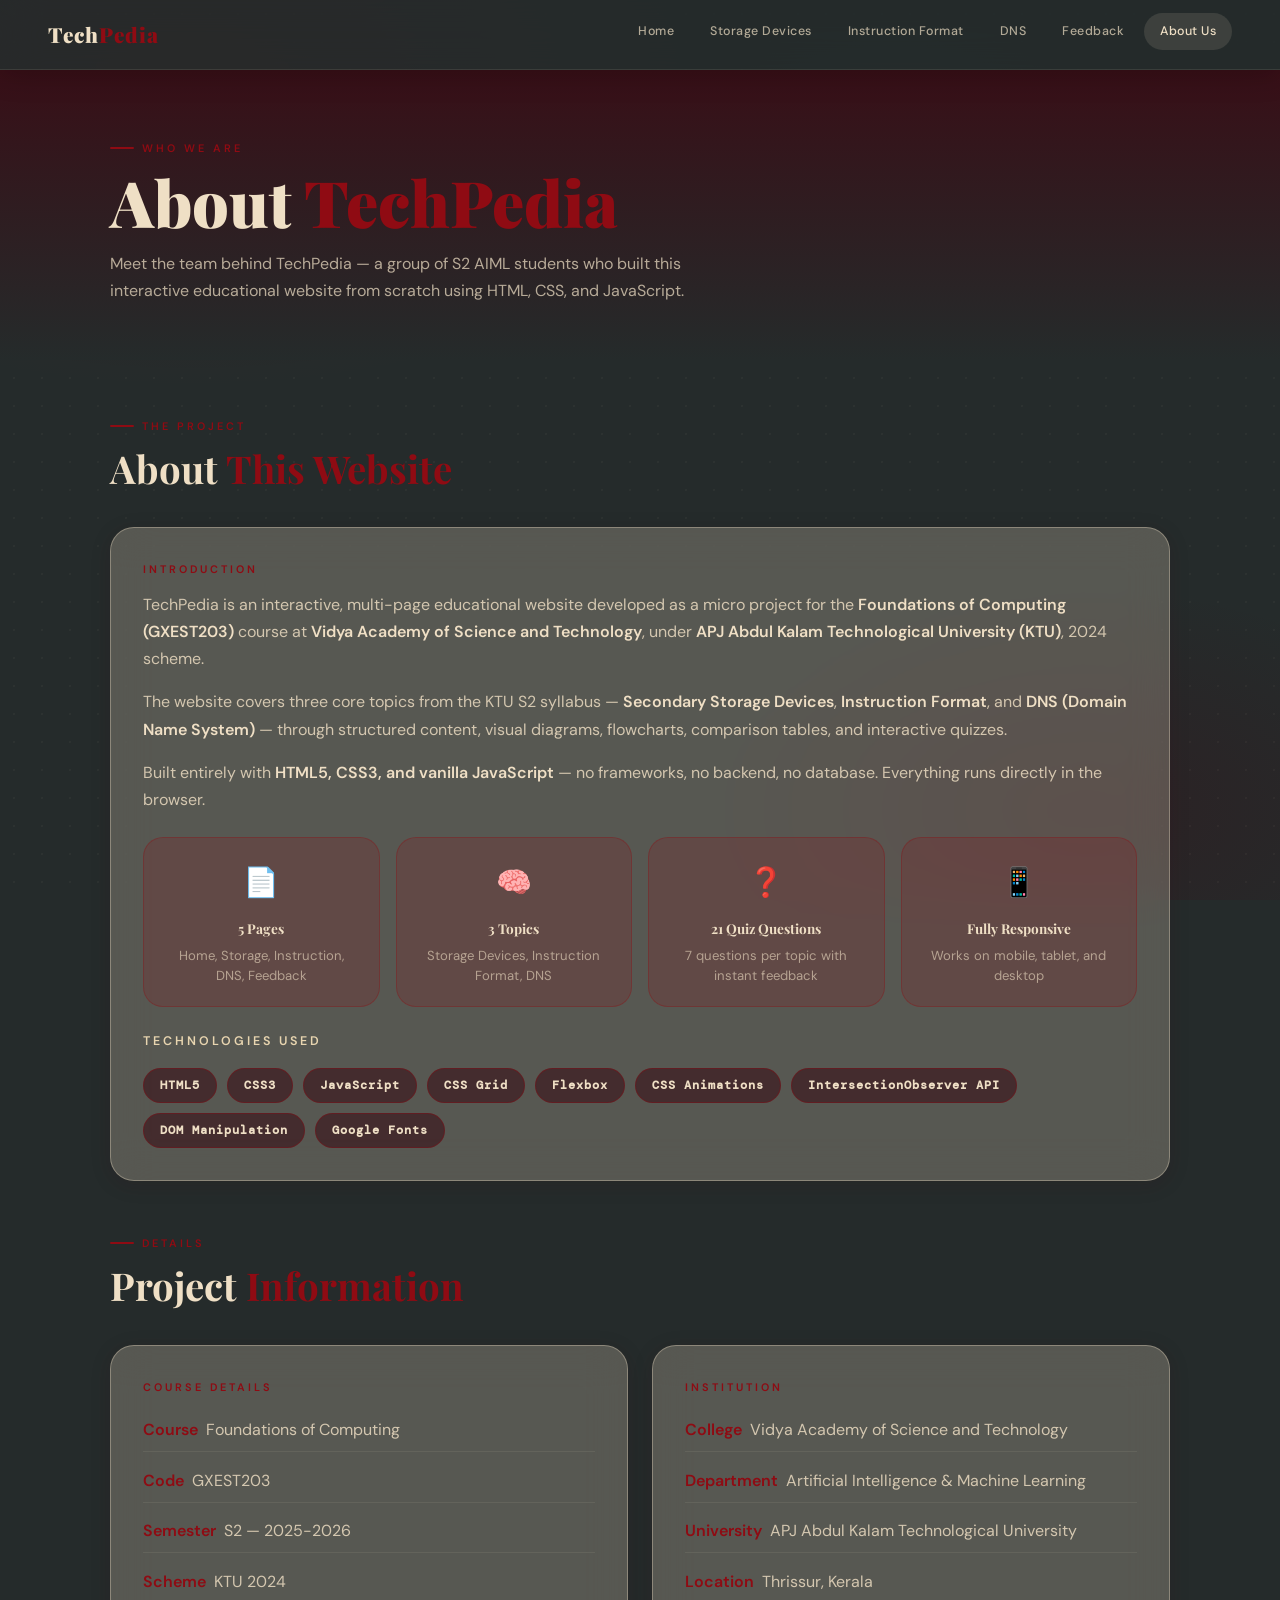
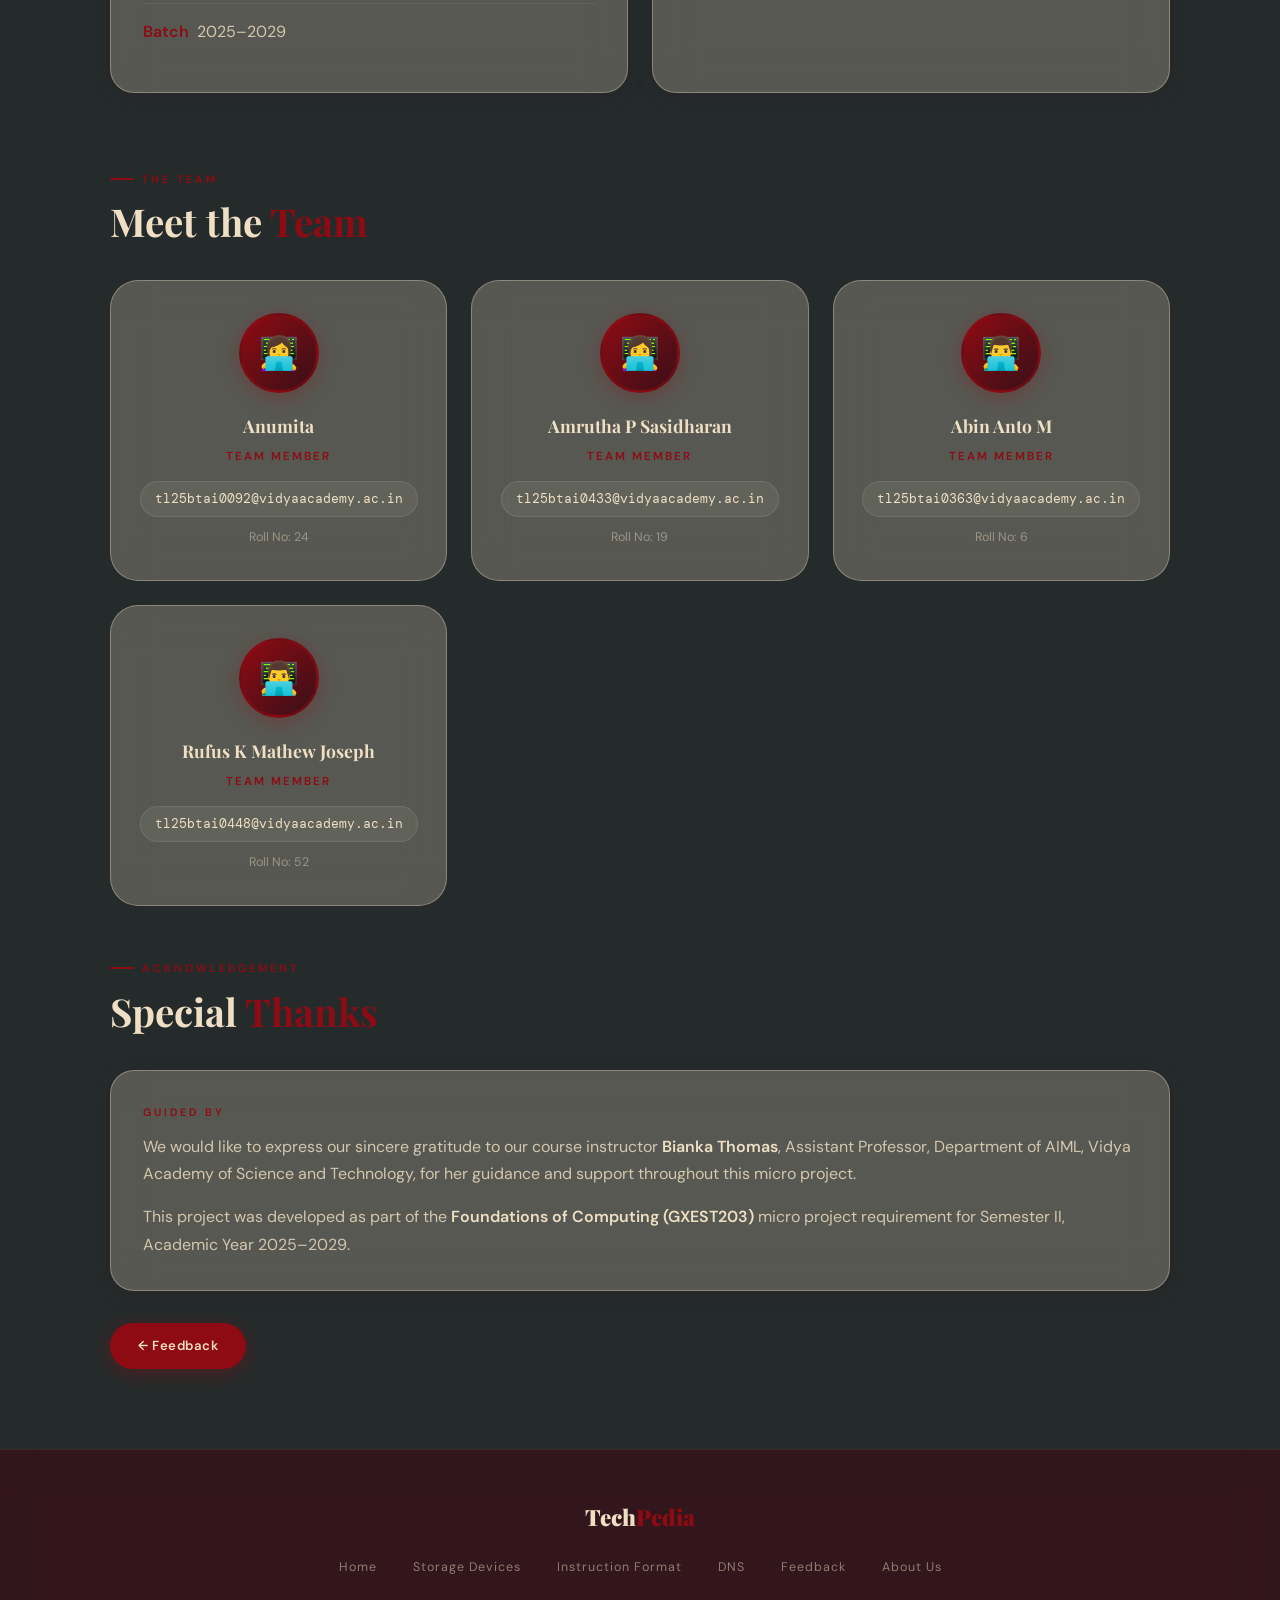
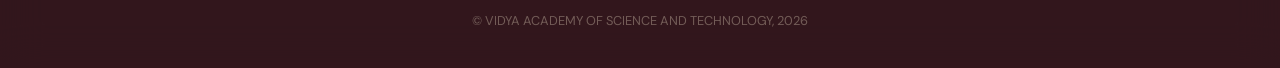
==== commit 69948eaf: "Update about.html" ====
--- a/about.html
+++ b/about.html
@@ -366,7 +366,7 @@
         <li><a href="instruction.html">Instruction Format</a></li>
         <li><a href="dns.html">DNS</a></li>
         <li><a href="feedback.html">Feedback</a></li>
-        <li><a href="about.html">About</a></li>
+        <li><a href="about.html">About Us</a></li>
       </ul>
       <p>© VIDYA ACADEMY OF SCIENCE AND TECHNOLOGY, <span id="year"></span></p>
     </footer>
